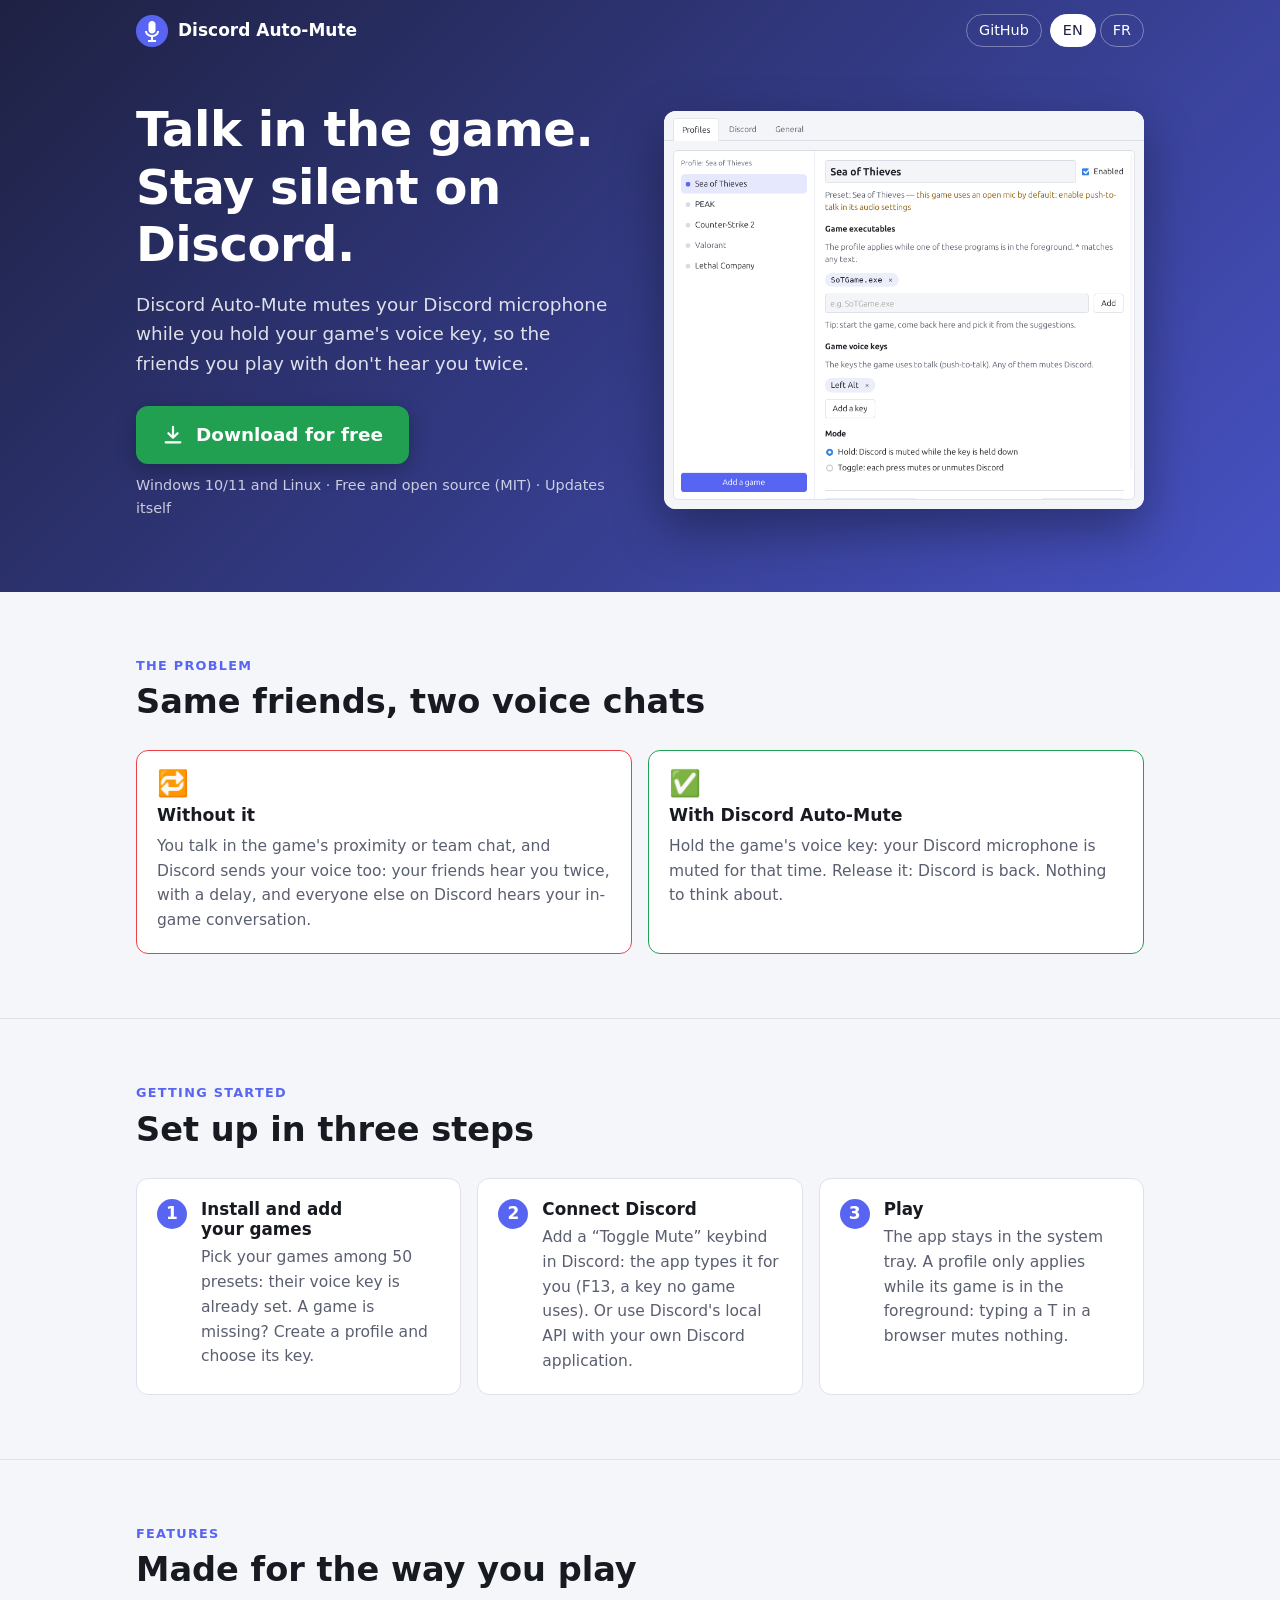
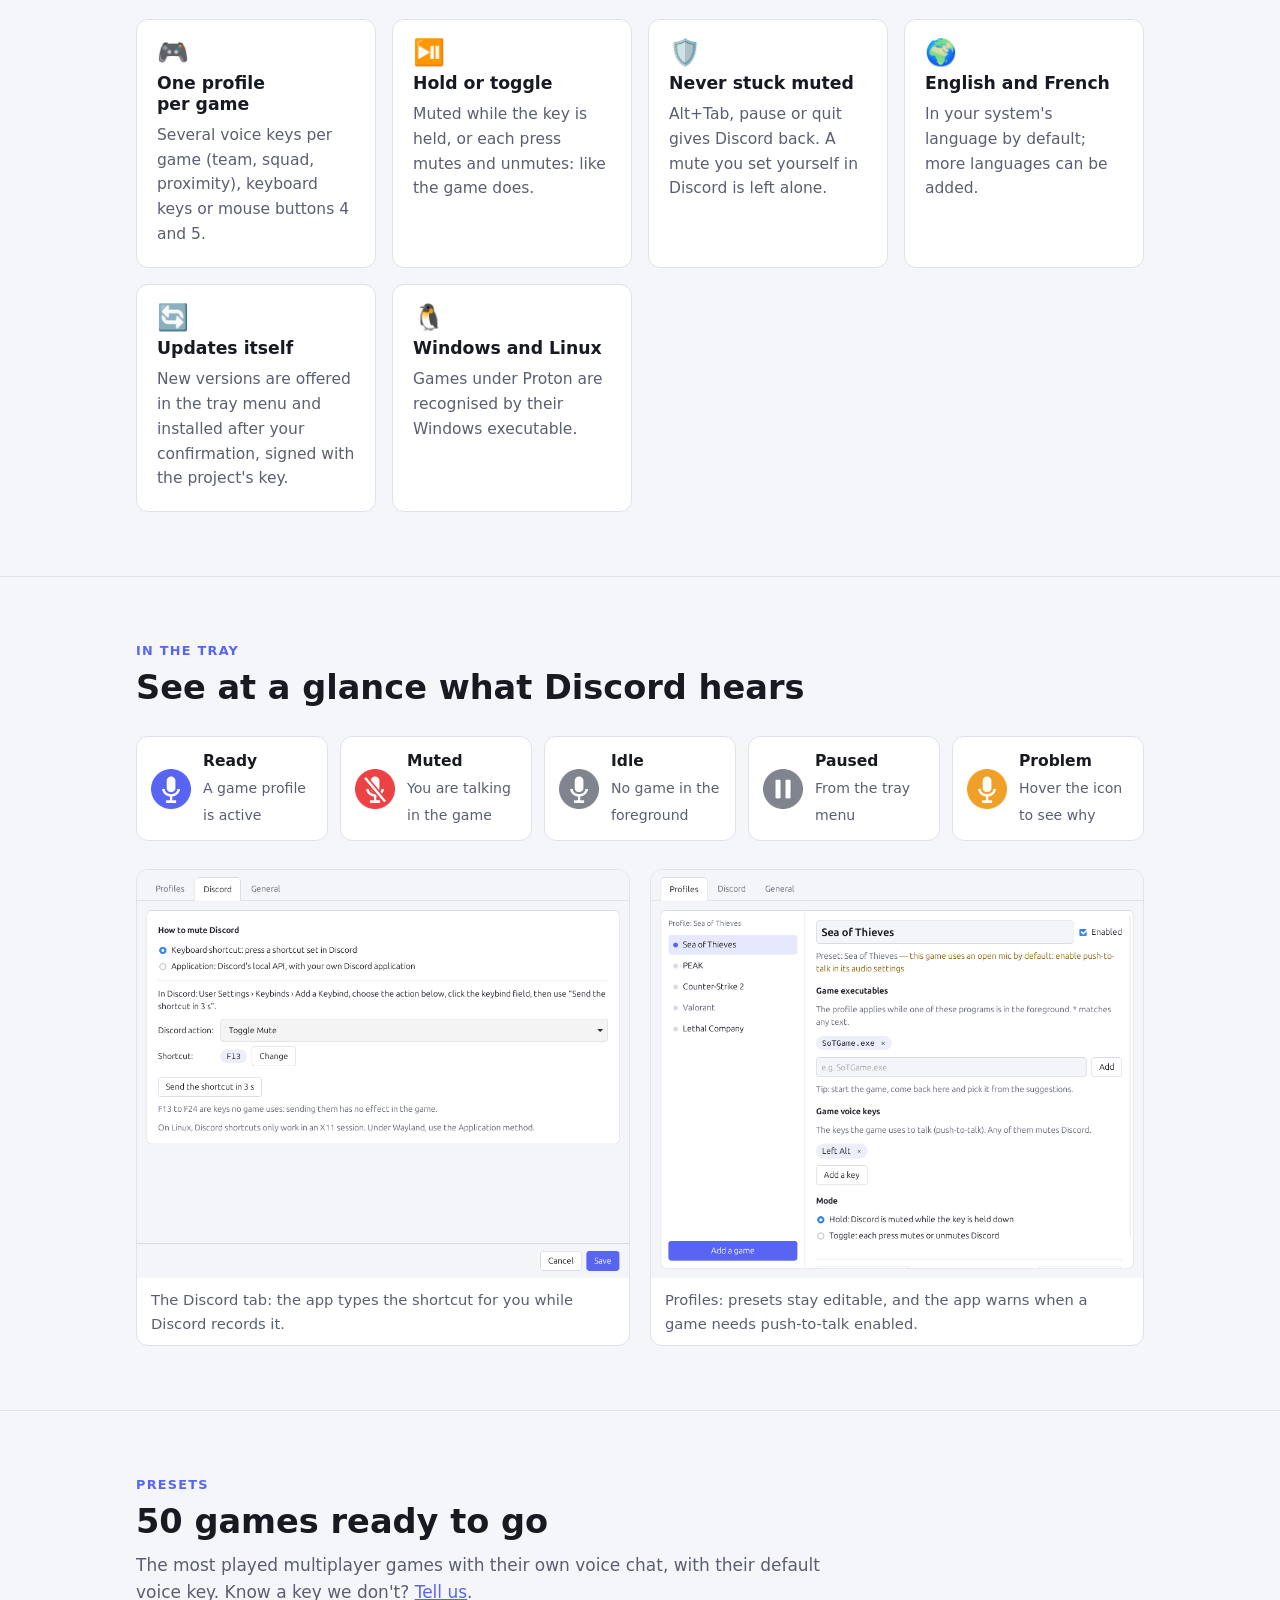
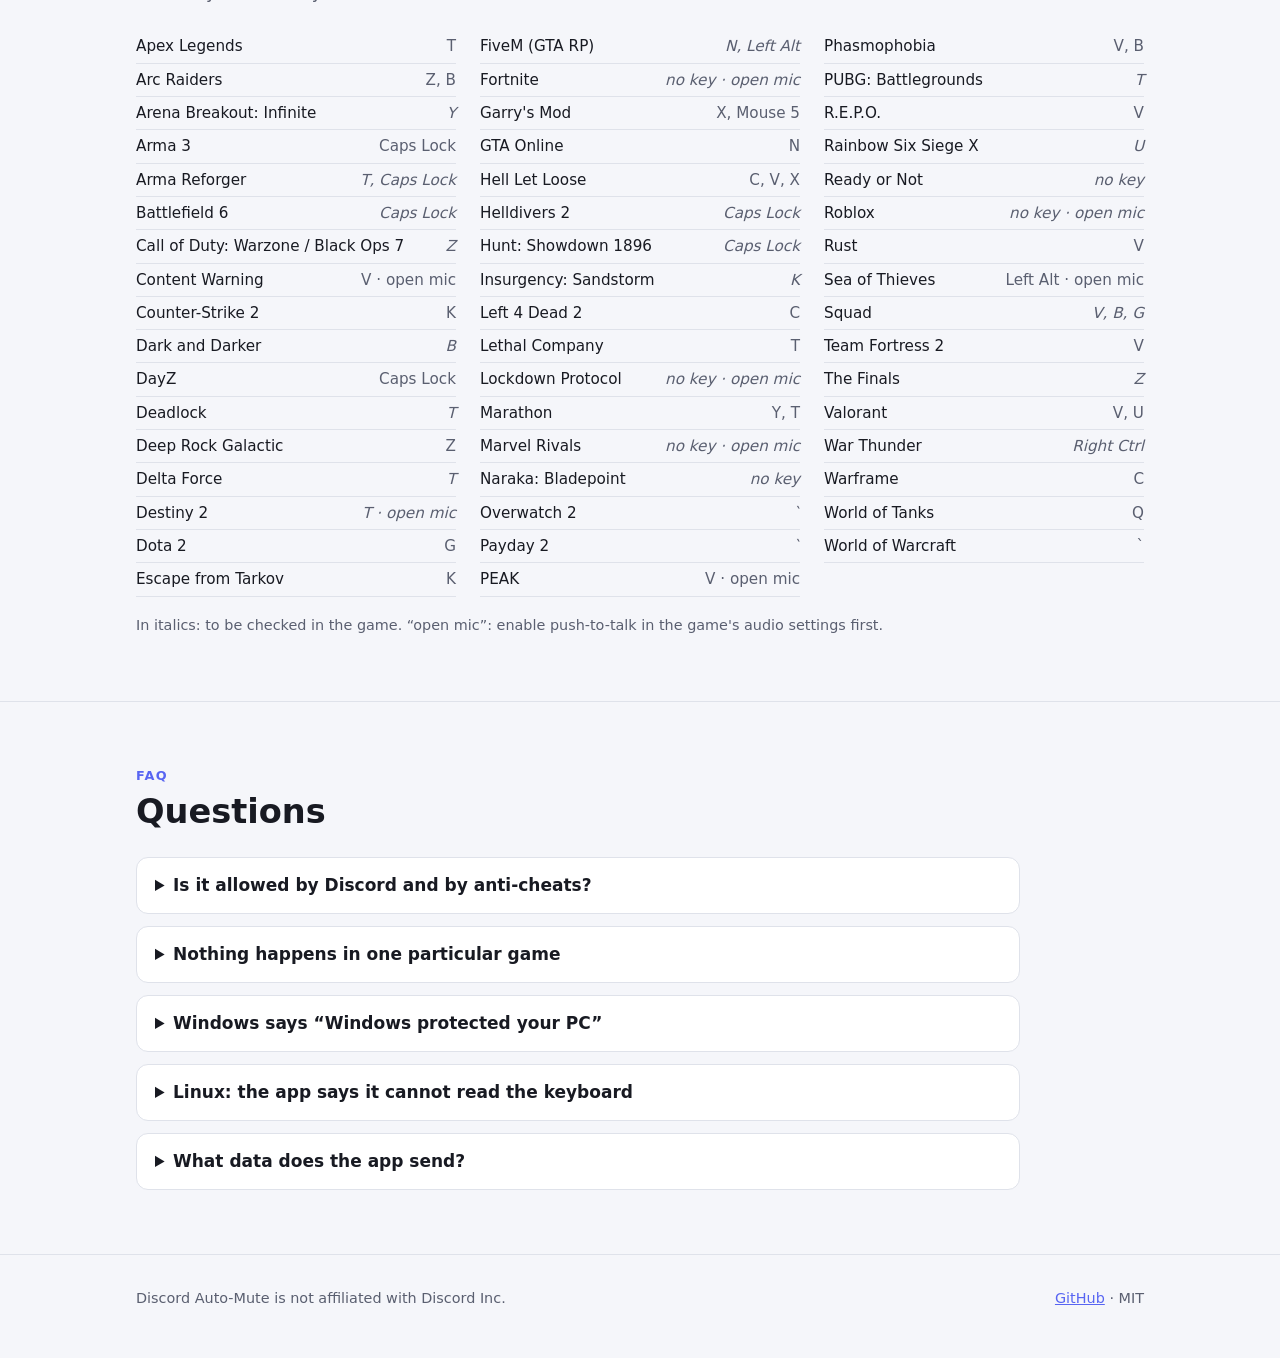
==== site/index.html @ b5babeb3 "Website (GitHub Pages) and a debug demo mode for screenshots site/ is published by the Website workf" ====
<!doctype html>
<html lang="en" data-lang="en">
<head>
<meta charset="utf-8">
<meta name="viewport" content="width=device-width, initial-scale=1">
<title>Discord Auto-Mute</title>
<meta name="description" content="Free app that mutes your Discord microphone while you talk in a game's voice chat, so your friends don't hear you twice. Windows and Linux.">
<meta property="og:title" content="Discord Auto-Mute">
<meta property="og:description" content="Talk in the game, stay silent on Discord. Free and open source.">
<meta property="og:image" content="https://powange.github.io/discord-auto-mute/img/icon.png">
<link rel="icon" href="img/icon.png">
<style>
:root {
  --bg: #f5f6fa; --surface: #ffffff; --fg: #181a22; --muted: #5a5f70; --line: #dfe2ea;
  --accent: #5865f2; --accent-fg: #ffffff; --green: #22a052; --red: #ed4245;
  --hero-1: #1e2142; --hero-2: #4752c4; --code-bg: #eef0f5;
  color-scheme: light;
}
@media (prefers-color-scheme: dark) {
  :root {
    --bg: #121319; --surface: #1b1d26; --fg: #e8e9ef; --muted: #a3a7b6; --line: #2d303c;
    --accent: #8f97ff; --accent-fg: #121319; --green: #4cc97b; --red: #ff6b6e;
    --hero-1: #15172e; --hero-2: #353c96; --code-bg: #262934;
    color-scheme: dark;
  }
}
* { box-sizing: border-box; }
html { scroll-behavior: smooth; }
body { margin: 0; background: var(--bg); color: var(--fg); font: 17px/1.6 "Segoe UI", system-ui, -apple-system, "Helvetica Neue", Arial, sans-serif; }
/* Only the texts of the chosen language are shown. */
html[data-lang="en"] [lang="fr"], html[data-lang="fr"] [lang="en"] { display: none !important; }
a { color: var(--accent); }
img { max-width: 100%; height: auto; }
code { font-family: ui-monospace, Consolas, monospace; font-size: 0.88em; background: var(--code-bg); padding: 0.1em 0.4em; border-radius: 4px; overflow-wrap: anywhere; }
h1, h2, h3 { line-height: 1.2; margin: 0; text-wrap: balance; }
p { margin: 0; }
.container { max-width: 1040px; margin: 0 auto; padding: 0 16px; }

.bar { display: flex; align-items: center; justify-content: space-between; gap: 12px; padding: 14px 0; }
.brand { display: flex; align-items: center; gap: 10px; font-weight: 700; color: #fff; text-decoration: none; }
.brand img { width: 32px; height: 32px; }
.bar-links { display: flex; align-items: center; gap: 8px; }
.bar-links a, .lang-switch button { color: #fff; text-decoration: none; font: inherit; font-size: 0.9rem;
  border: 1px solid rgba(255,255,255,0.35); background: transparent; border-radius: 999px; padding: 4px 12px; cursor: pointer; }
.lang-switch { display: flex; gap: 4px; }
.lang-switch button[aria-pressed="true"] { background: #fff; color: var(--hero-1); border-color: #fff; }

.hero { background: linear-gradient(135deg, var(--hero-1), var(--hero-2)); color: #fff; padding-bottom: 72px; }
.hero-body { display: grid; grid-template-columns: minmax(0, 1fr) minmax(0, 1fr); gap: 48px; align-items: center; padding-top: 40px; }
@media (max-width: 820px) { .hero-body { grid-template-columns: minmax(0, 1fr); gap: 32px; } .bar-links a.hide-small { display: none; } }
.hero h1 { font-size: clamp(2rem, 5vw, 3rem); font-weight: 800; letter-spacing: -0.01em; }
.hero .lede { margin-top: 16px; font-size: 1.15rem; color: rgba(255,255,255,0.85); max-width: 34em; }
.cta { margin-top: 28px; display: flex; flex-direction: column; align-items: flex-start; gap: 10px; }
.download { display: inline-flex; align-items: center; gap: 12px; background: var(--green); color: #fff; text-decoration: none;
  font-weight: 700; font-size: 1.15rem; padding: 14px 26px; border-radius: 12px; box-shadow: 0 6px 20px rgba(0,0,0,0.25); }
.download:hover { filter: brightness(1.08); }
.download svg { width: 22px; height: 22px; flex: none; }
.cta small { color: rgba(255,255,255,0.75); font-size: 0.9rem; }
.cta small a { color: #fff; }
.hero-shot { background: var(--surface); border-radius: 12px; overflow: hidden; box-shadow: 0 20px 50px rgba(0,0,0,0.35); }
.hero-shot img { display: block; }

section { padding: 64px 0; }
section + section { border-top: 1px solid var(--line); }
.eyebrow { font-size: 0.8rem; text-transform: uppercase; letter-spacing: 0.1em; font-weight: 700; color: var(--accent); }
section h2 { font-size: clamp(1.6rem, 3.5vw, 2.1rem); margin-top: 6px; }
section .intro { color: var(--muted); margin-top: 10px; max-width: 42em; }

.problem { margin-top: 28px; display: grid; grid-template-columns: repeat(auto-fit, minmax(260px, 1fr)); gap: 16px; }
.cards { margin-top: 28px; display: grid; grid-template-columns: repeat(auto-fit, minmax(230px, 1fr)); gap: 16px; }
.card { background: var(--surface); border: 1px solid var(--line); border-radius: 12px; padding: 20px; display: flex; flex-direction: column; gap: 8px; }
.card .emoji { font-size: 1.6rem; line-height: 1; }
.card h3 { font-size: 1.08rem; }
.card p { color: var(--muted); font-size: 0.97rem; }
.card.before { border-color: var(--red); }
.card.after { border-color: var(--green); }

.steps { margin-top: 28px; display: grid; grid-template-columns: repeat(auto-fit, minmax(260px, 1fr)); gap: 16px; counter-reset: step; }
.step { background: var(--surface); border: 1px solid var(--line); border-radius: 12px; padding: 20px; position: relative; padding-left: 64px; }
.step::before { counter-increment: step; content: counter(step); position: absolute; left: 20px; top: 20px; width: 30px; height: 30px;
  border-radius: 50%; background: var(--accent); color: var(--accent-fg); font-weight: 800; display: grid; place-items: center; }
.step h3 { font-size: 1.05rem; }
.step p { color: var(--muted); font-size: 0.97rem; margin-top: 6px; }

.states { margin-top: 28px; display: grid; grid-template-columns: repeat(auto-fit, minmax(180px, 1fr)); gap: 12px; }
.state { display: flex; align-items: center; gap: 12px; background: var(--surface); border: 1px solid var(--line); border-radius: 12px; padding: 12px 14px; }
.state img { width: 40px; height: 40px; flex: none; }
.state b { display: block; font-size: 0.97rem; }
.state span { color: var(--muted); font-size: 0.88rem; }

.shots { margin-top: 28px; display: grid; grid-template-columns: repeat(auto-fit, minmax(300px, 1fr)); gap: 20px; }
.shots figure { margin: 0; background: var(--surface); border: 1px solid var(--line); border-radius: 12px; overflow: hidden; }
.shots img { display: block; }
.shots figcaption { padding: 10px 14px; color: var(--muted); font-size: 0.92rem; }

.games { margin-top: 24px; columns: 3 220px; column-gap: 24px; padding: 0; list-style: none; }
.games li { break-inside: avoid; padding: 4px 0; border-bottom: 1px solid var(--line); display: flex; justify-content: space-between; gap: 12px; font-size: 0.95rem; }
.games li span { color: var(--muted); white-space: nowrap; }
.games li .unsure { color: var(--muted); font-style: italic; }
.legend { margin-top: 12px; color: var(--muted); font-size: 0.9rem; }

details { background: var(--surface); border: 1px solid var(--line); border-radius: 12px; padding: 14px 18px; margin-top: 12px; }
details summary { cursor: pointer; font-weight: 600; }
details p, details ul { margin-top: 10px; color: var(--muted); }
.faq { margin-top: 24px; max-width: 52em; }

footer { padding: 32px 0 48px; color: var(--muted); font-size: 0.9rem; border-top: 1px solid var(--line); }
footer .container { display: flex; flex-wrap: wrap; gap: 8px 24px; justify-content: space-between; }
</style>
</head>
<body>
<header class="hero">
  <div class="container">
    <nav class="bar">
      <a class="brand" href="#"><img src="img/icon.png" alt="">Discord Auto-Mute</a>
      <div class="bar-links">
        <a class="hide-small" href="https://github.com/powange/discord-auto-mute">GitHub</a>
        <div class="lang-switch" role="group" aria-label="Language">
          <button type="button" data-set-lang="en" aria-pressed="true">EN</button>
          <button type="button" data-set-lang="fr" aria-pressed="false">FR</button>
        </div>
      </div>
    </nav>
    <div class="hero-body">
      <div>
        <h1 lang="en">Talk in the game.<br>Stay silent on Discord.</h1>
        <h1 lang="fr">Parlez dans le jeu.<br>Restez muet sur Discord.</h1>
        <p class="lede" lang="en">Discord Auto-Mute mutes your Discord microphone while you hold your game's voice key, so the friends you play with don't hear you twice.</p>
        <p class="lede" lang="fr">Discord Auto-Mute coupe votre micro Discord pendant que vous maintenez la touche de chat vocal du jeu : vos amis ne vous entendent plus en double.</p>
        <div class="cta">
          <a class="download" href="https://github.com/powange/discord-auto-mute/releases/latest">
            <svg viewBox="0 0 24 24" fill="none" stroke="currentColor" stroke-width="2.4" stroke-linecap="round" stroke-linejoin="round" aria-hidden="true"><path d="M12 3v12m0 0-5-5m5 5 5-5M4 20h16"/></svg>
            <span lang="en">Download for free</span><span lang="fr">Télécharger gratuitement</span>
          </a>
          <small lang="en">Windows 10/11 and Linux · Free and open source (MIT) · Updates itself</small>
          <small lang="fr">Windows 10/11 et Linux · Gratuit et open source (MIT) · Se met à jour tout seul</small>
        </div>
      </div>
      <div class="hero-shot">
        <img lang="en" src="img/settings-profiles-en.png" alt="Settings window: the Sea of Thieves profile with Left Alt as voice key" width="820" height="680">
        <img lang="fr" src="img/settings-profiles-fr.png" alt="Fenêtre de réglages : le profil Sea of Thieves avec Alt gauche comme touche de chat vocal" width="820" height="680">
      </div>
    </div>
  </div>
</header>

<main>
  <section>
    <div class="container">
      <p class="eyebrow" lang="en">The problem</p><p class="eyebrow" lang="fr">Le problème</p>
      <h2 lang="en">Same friends, two voice chats</h2>
      <h2 lang="fr">Les mêmes amis, deux chats vocaux</h2>
      <div class="problem">
        <div class="card before">
          <span class="emoji">🔁</span>
          <h3 lang="en">Without it</h3><h3 lang="fr">Sans l'application</h3>
          <p lang="en">You talk in the game's proximity or team chat, and Discord sends your voice too: your friends hear you twice, with a delay, and everyone else on Discord hears your in-game conversation.</p>
          <p lang="fr">Vous parlez dans le chat de proximité ou d'équipe du jeu, et Discord transmet aussi votre voix : vos amis vous entendent deux fois, avec un décalage, et tout le salon Discord entend votre conversation en jeu.</p>
        </div>
        <div class="card after">
          <span class="emoji">✅</span>
          <h3 lang="en">With Discord Auto-Mute</h3><h3 lang="fr">Avec Discord Auto-Mute</h3>
          <p lang="en">Hold the game's voice key: your Discord microphone is muted for that time. Release it: Discord is back. Nothing to think about.</p>
          <p lang="fr">Maintenez la touche de chat vocal du jeu : votre micro Discord est coupé pendant ce temps. Relâchez-la : Discord revient. Plus rien à penser.</p>
        </div>
      </div>
    </div>
  </section>

  <section>
    <div class="container">
      <p class="eyebrow" lang="en">Getting started</p><p class="eyebrow" lang="fr">Démarrage</p>
      <h2 lang="en">Set up in three steps</h2>
      <h2 lang="fr">Prêt en trois étapes</h2>
      <div class="steps">
        <div class="step">
          <h3 lang="en">Install and add your games</h3><h3 lang="fr">Installez et ajoutez vos jeux</h3>
          <p lang="en">Pick your games among 50 presets: their voice key is already set. A game is missing? Create a profile and choose its key.</p>
          <p lang="fr">Choisissez vos jeux parmi 50 préréglages : leur touche de chat vocal est déjà renseignée. Un jeu manque ? Créez un profil et choisissez sa touche.</p>
        </div>
        <div class="step">
          <h3 lang="en">Connect Discord</h3><h3 lang="fr">Reliez Discord</h3>
          <p lang="en">Add a “Toggle Mute” keybind in Discord: the app types it for you (F13, a key no game uses). Or use Discord's local API with your own Discord application.</p>
          <p lang="fr">Ajoutez un raccourci « Activer/désactiver le micro » dans Discord : l'application le tape pour vous (F13, une touche qu'aucun jeu n'utilise). Ou utilisez l'API locale de Discord avec votre propre application Discord.</p>
        </div>
        <div class="step">
          <h3 lang="en">Play</h3><h3 lang="fr">Jouez</h3>
          <p lang="en">The app stays in the system tray. A profile only applies while its game is in the foreground: typing a T in a browser mutes nothing.</p>
          <p lang="fr">L'application reste dans la barre système. Un profil ne s'applique que quand son jeu est au premier plan : taper un T dans un navigateur ne mute rien.</p>
        </div>
      </div>
    </div>
  </section>

  <section>
    <div class="container">
      <p class="eyebrow" lang="en">Features</p><p class="eyebrow" lang="fr">Fonctionnalités</p>
      <h2 lang="en">Made for the way you play</h2>
      <h2 lang="fr">Pensé pour votre façon de jouer</h2>
      <div class="cards">
        <div class="card"><span class="emoji">🎮</span>
          <h3 lang="en">One profile per game</h3><h3 lang="fr">Un profil par jeu</h3>
          <p lang="en">Several voice keys per game (team, squad, proximity), keyboard keys or mouse buttons 4 and 5.</p>
          <p lang="fr">Plusieurs touches par jeu (équipe, escouade, proximité), touches du clavier ou boutons de souris 4 et 5.</p></div>
        <div class="card"><span class="emoji">⏯️</span>
          <h3 lang="en">Hold or toggle</h3><h3 lang="fr">Maintenu ou bascule</h3>
          <p lang="en">Muted while the key is held, or each press mutes and unmutes: like the game does.</p>
          <p lang="fr">Muté tant que la touche est enfoncée, ou chaque appui mute et réactive : comme le jeu.</p></div>
        <div class="card"><span class="emoji">🛡️</span>
          <h3 lang="en">Never stuck muted</h3><h3 lang="fr">Jamais coincé en muet</h3>
          <p lang="en">Alt+Tab, pause or quit gives Discord back. A mute you set yourself in Discord is left alone.</p>
          <p lang="fr">Alt+Tab, pause ou fermeture rendent la parole à Discord. Un mute que vous avez mis vous-même dans Discord n'est pas touché.</p></div>
        <div class="card"><span class="emoji">🌍</span>
          <h3 lang="en">English and French</h3><h3 lang="fr">Anglais et français</h3>
          <p lang="en">In your system's language by default; more languages can be added.</p>
          <p lang="fr">Dans la langue du système par défaut ; d'autres langues peuvent être ajoutées.</p></div>
        <div class="card"><span class="emoji">🔄</span>
          <h3 lang="en">Updates itself</h3><h3 lang="fr">Mises à jour automatiques</h3>
          <p lang="en">New versions are offered in the tray menu and installed after your confirmation, signed with the project's key.</p>
          <p lang="fr">Les nouvelles versions sont proposées dans le menu de l'icône et installées après votre accord, signées avec la clé du projet.</p></div>
        <div class="card"><span class="emoji">🐧</span>
          <h3 lang="en">Windows and Linux</h3><h3 lang="fr">Windows et Linux</h3>
          <p lang="en">Games under Proton are recognised by their Windows executable.</p>
          <p lang="fr">Les jeux sous Proton sont reconnus par leur exécutable Windows.</p></div>
      </div>
    </div>
  </section>

  <section>
    <div class="container">
      <p class="eyebrow" lang="en">In the tray</p><p class="eyebrow" lang="fr">Dans la barre système</p>
      <h2 lang="en">See at a glance what Discord hears</h2>
      <h2 lang="fr">Voyez d'un coup d'œil ce que Discord entend</h2>
      <div class="states">
        <div class="state"><img src="img/ready.png" alt=""><div><b lang="en">Ready</b><b lang="fr">Prêt</b><span lang="en">A game profile is active</span><span lang="fr">Un profil de jeu est actif</span></div></div>
        <div class="state"><img src="img/muting.png" alt=""><div><b lang="en">Muted</b><b lang="fr">Muté</b><span lang="en">You are talking in the game</span><span lang="fr">Vous parlez dans le jeu</span></div></div>
        <div class="state"><img src="img/idle.png" alt=""><div><b lang="en">Idle</b><b lang="fr">Inactif</b><span lang="en">No game in the foreground</span><span lang="fr">Aucun jeu au premier plan</span></div></div>
        <div class="state"><img src="img/paused.png" alt=""><div><b lang="en">Paused</b><b lang="fr">En pause</b><span lang="en">From the tray menu</span><span lang="fr">Depuis le menu de l'icône</span></div></div>
        <div class="state"><img src="img/warning.png" alt=""><div><b lang="en">Problem</b><b lang="fr">Problème</b><span lang="en">Hover the icon to see why</span><span lang="fr">Survolez l'icône pour voir pourquoi</span></div></div>
      </div>
      <div class="shots">
        <figure>
          <img lang="en" src="img/settings-discord-en.png" alt="Discord tab: keyboard shortcut method" width="820" height="680" loading="lazy">
          <img lang="fr" src="img/settings-discord-fr.png" alt="Onglet Discord : méthode du raccourci clavier" width="820" height="680" loading="lazy">
          <figcaption lang="en">The Discord tab: the app types the shortcut for you while Discord records it.</figcaption>
          <figcaption lang="fr">L'onglet Discord : l'application tape le raccourci pour vous pendant que Discord l'enregistre.</figcaption>
        </figure>
        <figure>
          <img lang="en" src="img/settings-profiles-en.png" alt="Profiles tab" width="820" height="680" loading="lazy">
          <img lang="fr" src="img/settings-profiles-fr.png" alt="Onglet Profils" width="820" height="680" loading="lazy">
          <figcaption lang="en">Profiles: presets stay editable, and the app warns when a game needs push-to-talk enabled.</figcaption>
          <figcaption lang="fr">Les profils : les préréglages restent modifiables, et l'application prévient quand un jeu demande d'activer le push-to-talk.</figcaption>
        </figure>
      </div>
    </div>
  </section>

  <section id="games">
    <div class="container">
      <p class="eyebrow" lang="en">Presets</p><p class="eyebrow" lang="fr">Préréglages</p>
      <h2 lang="en">50 games ready to go</h2>
      <h2 lang="fr">50 jeux prêts à l'emploi</h2>
      <p class="intro" lang="en">The most played multiplayer games with their own voice chat, with their default voice key. Know a key we don't? <a href="https://github.com/powange/discord-auto-mute/issues">Tell us</a>.</p>
      <p class="intro" lang="fr">Les jeux multijoueurs les plus joués qui ont leur propre chat vocal, avec leur touche par défaut. Vous connaissez une touche qui manque ? <a href="https://github.com/powange/discord-auto-mute/issues">Dites-le-nous</a>.</p>
      <!-- games:start (generated by tools/update_site.py) -->
      <ul class="games" lang="en">
        <li>Apex Legends <span>T</span></li>
        <li>Arc Raiders <span>Z, B</span></li>
        <li>Arena Breakout: Infinite <span class="unsure">Y</span></li>
        <li>Arma 3 <span>Caps Lock</span></li>
        <li>Arma Reforger <span class="unsure">T, Caps Lock</span></li>
        <li>Battlefield 6 <span class="unsure">Caps Lock</span></li>
        <li>Call of Duty: Warzone / Black Ops 7 <span class="unsure">Z</span></li>
        <li>Content Warning <span>V · open mic</span></li>
        <li>Counter-Strike 2 <span>K</span></li>
        <li>Dark and Darker <span class="unsure">B</span></li>
        <li>DayZ <span>Caps Lock</span></li>
        <li>Deadlock <span class="unsure">T</span></li>
        <li>Deep Rock Galactic <span>Z</span></li>
        <li>Delta Force <span class="unsure">T</span></li>
        <li>Destiny 2 <span class="unsure">T · open mic</span></li>
        <li>Dota 2 <span>G</span></li>
        <li>Escape from Tarkov <span>K</span></li>
        <li>FiveM (GTA RP) <span class="unsure">N, Left Alt</span></li>
        <li>Fortnite <span class="unsure">no key · open mic</span></li>
        <li>Garry&#x27;s Mod <span>X, Mouse 5</span></li>
        <li>GTA Online <span>N</span></li>
        <li>Hell Let Loose <span>C, V, X</span></li>
        <li>Helldivers 2 <span class="unsure">Caps Lock</span></li>
        <li>Hunt: Showdown 1896 <span class="unsure">Caps Lock</span></li>
        <li>Insurgency: Sandstorm <span class="unsure">K</span></li>
        <li>Left 4 Dead 2 <span>C</span></li>
        <li>Lethal Company <span>T</span></li>
        <li>Lockdown Protocol <span class="unsure">no key · open mic</span></li>
        <li>Marathon <span>Y, T</span></li>
        <li>Marvel Rivals <span class="unsure">no key · open mic</span></li>
        <li>Naraka: Bladepoint <span class="unsure">no key</span></li>
        <li>Overwatch 2 <span class="unsure">`</span></li>
        <li>Payday 2 <span class="unsure">`</span></li>
        <li>PEAK <span>V · open mic</span></li>
        <li>Phasmophobia <span>V, B</span></li>
        <li>PUBG: Battlegrounds <span class="unsure">T</span></li>
        <li>R.E.P.O. <span>V</span></li>
        <li>Rainbow Six Siege X <span class="unsure">U</span></li>
        <li>Ready or Not <span class="unsure">no key</span></li>
        <li>Roblox <span class="unsure">no key · open mic</span></li>
        <li>Rust <span>V</span></li>
        <li>Sea of Thieves <span>Left Alt · open mic</span></li>
        <li>Squad <span class="unsure">V, B, G</span></li>
        <li>Team Fortress 2 <span>V</span></li>
        <li>The Finals <span class="unsure">Z</span></li>
        <li>Valorant <span>V, U</span></li>
        <li>War Thunder <span class="unsure">Right Ctrl</span></li>
        <li>Warframe <span>C</span></li>
        <li>World of Tanks <span>Q</span></li>
        <li>World of Warcraft <span>`</span></li>
      </ul>
      <ul class="games" lang="fr">
        <li>Apex Legends <span>T</span></li>
        <li>Arc Raiders <span>Z, B</span></li>
        <li>Arena Breakout: Infinite <span class="unsure">Y</span></li>
        <li>Arma 3 <span>Verr. Maj</span></li>
        <li>Arma Reforger <span class="unsure">T, Verr. Maj</span></li>
        <li>Battlefield 6 <span class="unsure">Verr. Maj</span></li>
        <li>Call of Duty: Warzone / Black Ops 7 <span class="unsure">Z</span></li>
        <li>Content Warning <span>V · micro ouvert</span></li>
        <li>Counter-Strike 2 <span>K</span></li>
        <li>Dark and Darker <span class="unsure">B</span></li>
        <li>DayZ <span>Verr. Maj</span></li>
        <li>Deadlock <span class="unsure">T</span></li>
        <li>Deep Rock Galactic <span>Z</span></li>
        <li>Delta Force <span class="unsure">T</span></li>
        <li>Destiny 2 <span class="unsure">T · micro ouvert</span></li>
        <li>Dota 2 <span>G</span></li>
        <li>Escape from Tarkov <span>K</span></li>
        <li>FiveM (GTA RP) <span class="unsure">N, Alt gauche</span></li>
        <li>Fortnite <span class="unsure">pas de touche · micro ouvert</span></li>
        <li>Garry&#x27;s Mod <span>X, Souris 5</span></li>
        <li>GTA Online <span>N</span></li>
        <li>Hell Let Loose <span>C, V, X</span></li>
        <li>Helldivers 2 <span class="unsure">Verr. Maj</span></li>
        <li>Hunt: Showdown 1896 <span class="unsure">Verr. Maj</span></li>
        <li>Insurgency: Sandstorm <span class="unsure">K</span></li>
        <li>Left 4 Dead 2 <span>C</span></li>
        <li>Lethal Company <span>T</span></li>
        <li>Lockdown Protocol <span class="unsure">pas de touche · micro ouvert</span></li>
        <li>Marathon <span>Y, T</span></li>
        <li>Marvel Rivals <span class="unsure">pas de touche · micro ouvert</span></li>
        <li>Naraka: Bladepoint <span class="unsure">pas de touche</span></li>
        <li>Overwatch 2 <span class="unsure">²</span></li>
        <li>Payday 2 <span class="unsure">²</span></li>
        <li>PEAK <span>V · micro ouvert</span></li>
        <li>Phasmophobia <span>V, B</span></li>
        <li>PUBG: Battlegrounds <span class="unsure">T</span></li>
        <li>R.E.P.O. <span>V</span></li>
        <li>Rainbow Six Siege X <span class="unsure">U</span></li>
        <li>Ready or Not <span class="unsure">pas de touche</span></li>
        <li>Roblox <span class="unsure">pas de touche · micro ouvert</span></li>
        <li>Rust <span>V</span></li>
        <li>Sea of Thieves <span>Alt gauche · micro ouvert</span></li>
        <li>Squad <span class="unsure">V, B, G</span></li>
        <li>Team Fortress 2 <span>V</span></li>
        <li>The Finals <span class="unsure">Z</span></li>
        <li>Valorant <span>V, U</span></li>
        <li>War Thunder <span class="unsure">Ctrl droit</span></li>
        <li>Warframe <span>C</span></li>
        <li>World of Tanks <span>Q</span></li>
        <li>World of Warcraft <span>²</span></li>
      </ul>
      <!-- games:end -->
      <p class="legend" lang="en">In italics: to be checked in the game. “open mic”: enable push-to-talk in the game's audio settings first.</p>
      <p class="legend" lang="fr">En italique : à vérifier en jeu. « micro ouvert » : activez d'abord le push-to-talk dans les réglages audio du jeu.</p>
    </div>
  </section>

  <section>
    <div class="container">
      <p class="eyebrow">FAQ</p>
      <h2 lang="en">Questions</h2><h2 lang="fr">Questions</h2>
      <div class="faq">
        <details>
          <summary lang="en">Is it allowed by Discord and by anti-cheats?</summary>
          <summary lang="fr">Est-ce autorisé par Discord et par les anti-triches ?</summary>
          <p lang="en">The app only listens to your keys (it never blocks or changes them), presses a Discord keybind or uses Discord's official local API. It does not touch the game's memory or files. We cannot speak for every anti-cheat, though: if in doubt, ask the game's support.</p>
          <p lang="fr">L'application écoute seulement vos touches (sans jamais les bloquer ni les modifier), puis appuie sur un raccourci Discord ou utilise l'API locale officielle de Discord. Elle ne touche ni à la mémoire ni aux fichiers du jeu. Nous ne pouvons pas répondre pour chaque anti-triche : en cas de doute, demandez au support du jeu.</p>
        </details>
        <details>
          <summary lang="en">Nothing happens in one particular game</summary>
          <summary lang="fr">Rien ne se passe dans un jeu en particulier</summary>
          <ul lang="en"><li>Check that the profile is enabled and that its executable is the one in the foreground: start the game, open the settings and pick it from the suggestions.</li><li>Some games use an open microphone by default: enable push-to-talk in the game's audio settings.</li><li>A game started as administrator hides its keys from normal applications: run Discord Auto-Mute as administrator too.</li></ul>
          <ul lang="fr"><li>Vérifiez que le profil est activé et que son exécutable est bien celui au premier plan : lancez le jeu, ouvrez les réglages et choisissez-le dans les suggestions.</li><li>Certains jeux sont en micro ouvert par défaut : activez le push-to-talk dans leurs réglages audio.</li><li>Un jeu lancé en administrateur cache ses touches aux applications normales : lancez aussi Discord Auto-Mute en administrateur.</li></ul>
        </details>
        <details>
          <summary lang="en">Windows says “Windows protected your PC”</summary>
          <summary lang="fr">Windows affiche « Windows a protégé votre ordinateur »</summary>
          <p lang="en">The installer is not code signed yet. On the first download, click <b>More info › Run anyway</b>. Updates installed from the app are checked against the project's update key.</p>
          <p lang="fr">L'installeur n'est pas encore signé. Au premier téléchargement, cliquez sur <b>Informations complémentaires › Exécuter quand même</b>. Les mises à jour installées depuis l'application sont vérifiées avec la clé du projet.</p>
        </details>
        <details>
          <summary lang="en">Linux: the app says it cannot read the keyboard</summary>
          <summary lang="fr">Linux : l'application dit ne pas pouvoir lire le clavier</summary>
          <p lang="en">Keys are read from <code>/dev/input</code>, which works under X11 and Wayland. Run <code>sudo usermod -aG input $USER</code>, then log out and back in. Discord keybinds only work in an X11 session: under Wayland, use the Application method.</p>
          <p lang="fr">Les touches sont lues dans <code>/dev/input</code>, ce qui fonctionne sous X11 et Wayland. Exécutez <code>sudo usermod -aG input $USER</code>, puis fermez et rouvrez votre session. Les raccourcis de Discord ne fonctionnent que dans une session X11 : sous Wayland, utilisez la méthode Application.</p>
        </details>
        <details>
          <summary lang="en">What data does the app send?</summary>
          <summary lang="fr">Quelles données l'application envoie-t-elle ?</summary>
          <p lang="en">None about you. Your keys are only used on your computer. The app talks to the Discord client on your computer, to Discord's servers only for the authorization of the Application method, and to GitHub once a day to look for updates (can be turned off).</p>
          <p lang="fr">Aucune donnée vous concernant. Vos touches ne sont utilisées que sur votre ordinateur. L'application parle au client Discord de votre ordinateur, aux serveurs de Discord seulement pour l'autorisation de la méthode Application, et à GitHub une fois par jour pour chercher les mises à jour (désactivable).</p>
        </details>
      </div>
    </div>
  </section>
</main>

<footer>
  <div class="container">
    <span lang="en">Discord Auto-Mute is not affiliated with Discord Inc.</span>
    <span lang="fr">Discord Auto-Mute n'est pas affilié à Discord Inc.</span>
    <span><a href="https://github.com/powange/discord-auto-mute">GitHub</a> · MIT</span>
  </div>
</footer>

<script>
(() => {
  const root = document.documentElement;
  const set = (lang) => {
    root.dataset.lang = lang;
    root.lang = lang;
    for (const b of document.querySelectorAll("[data-set-lang]")) b.setAttribute("aria-pressed", b.dataset.setLang === lang);
    try { localStorage.setItem("lang", lang); } catch {}
  };
  let saved = null;
  try { saved = localStorage.getItem("lang"); } catch {}
  set(saved || ((navigator.language || "en").toLowerCase().startsWith("fr") ? "fr" : "en"));
  for (const b of document.querySelectorAll("[data-set-lang]")) b.addEventListener("click", () => set(b.dataset.setLang));
})();
</script>
</body>
</html>
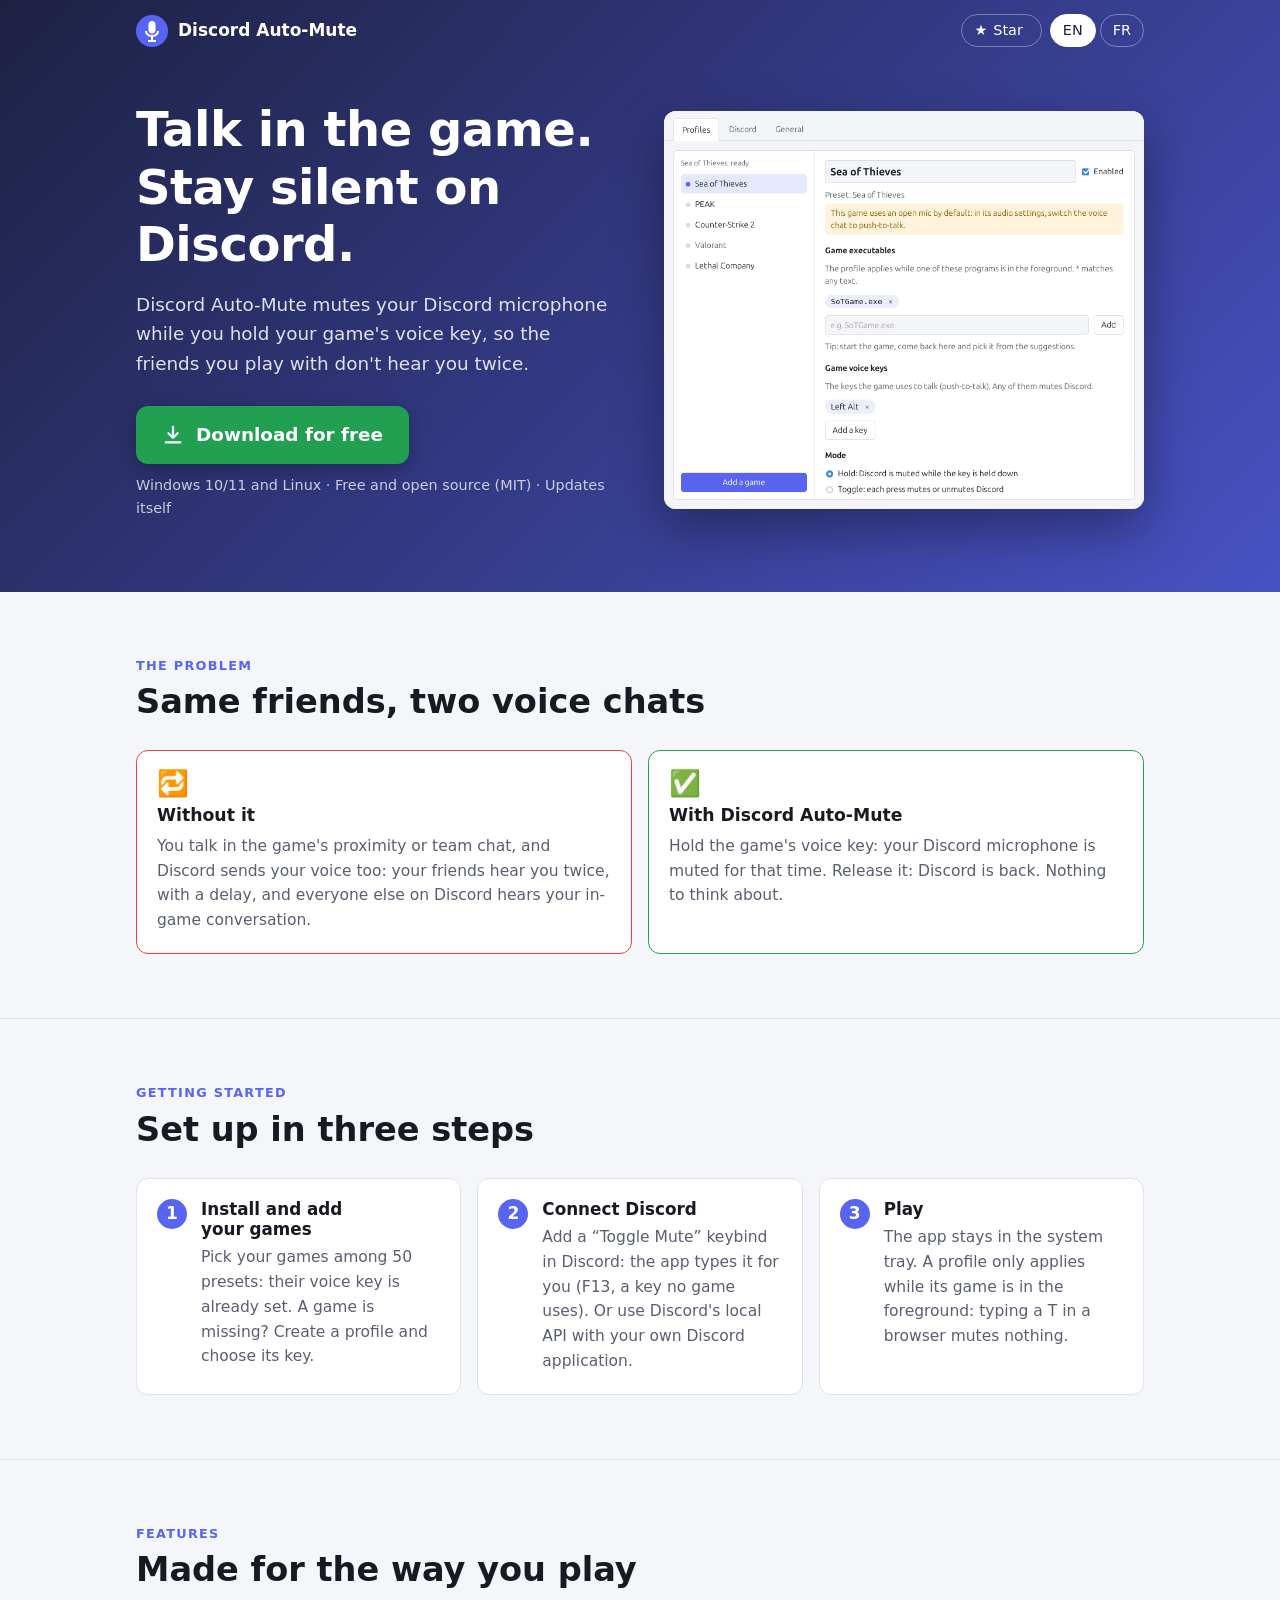
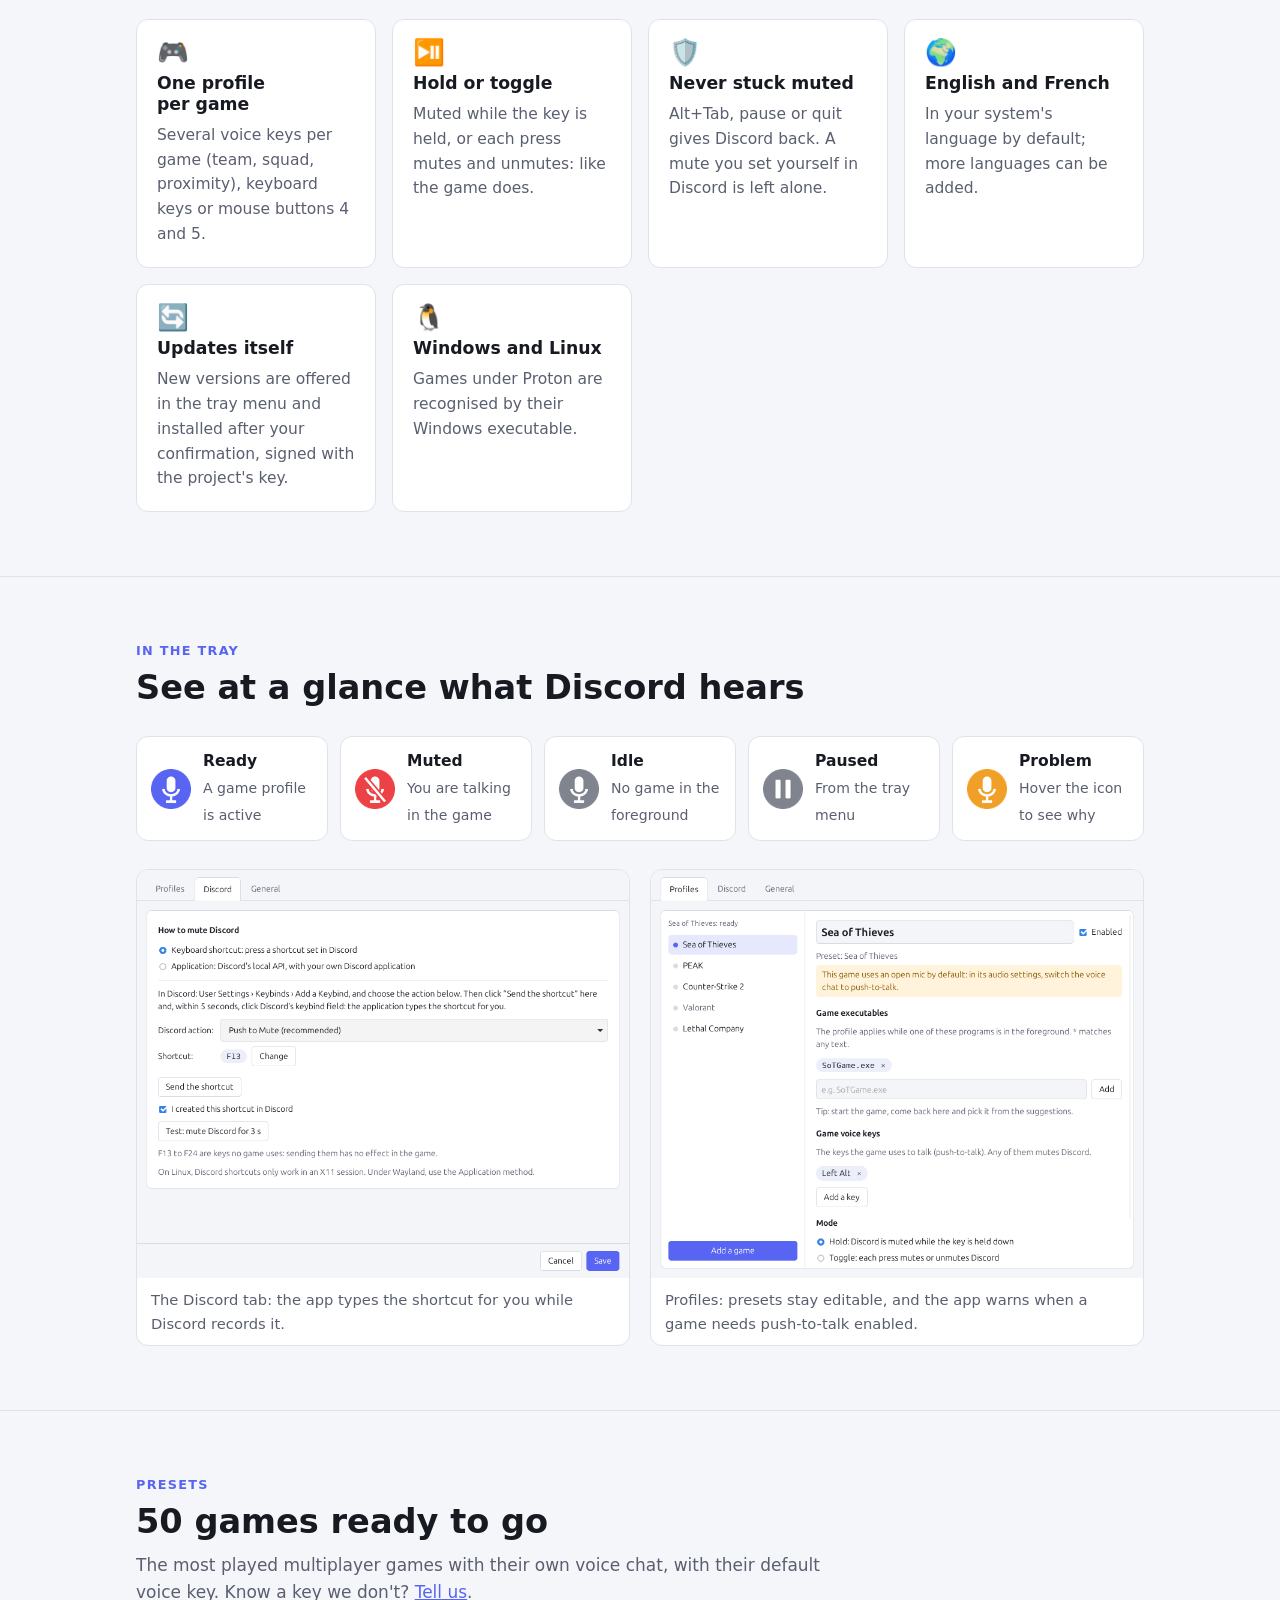
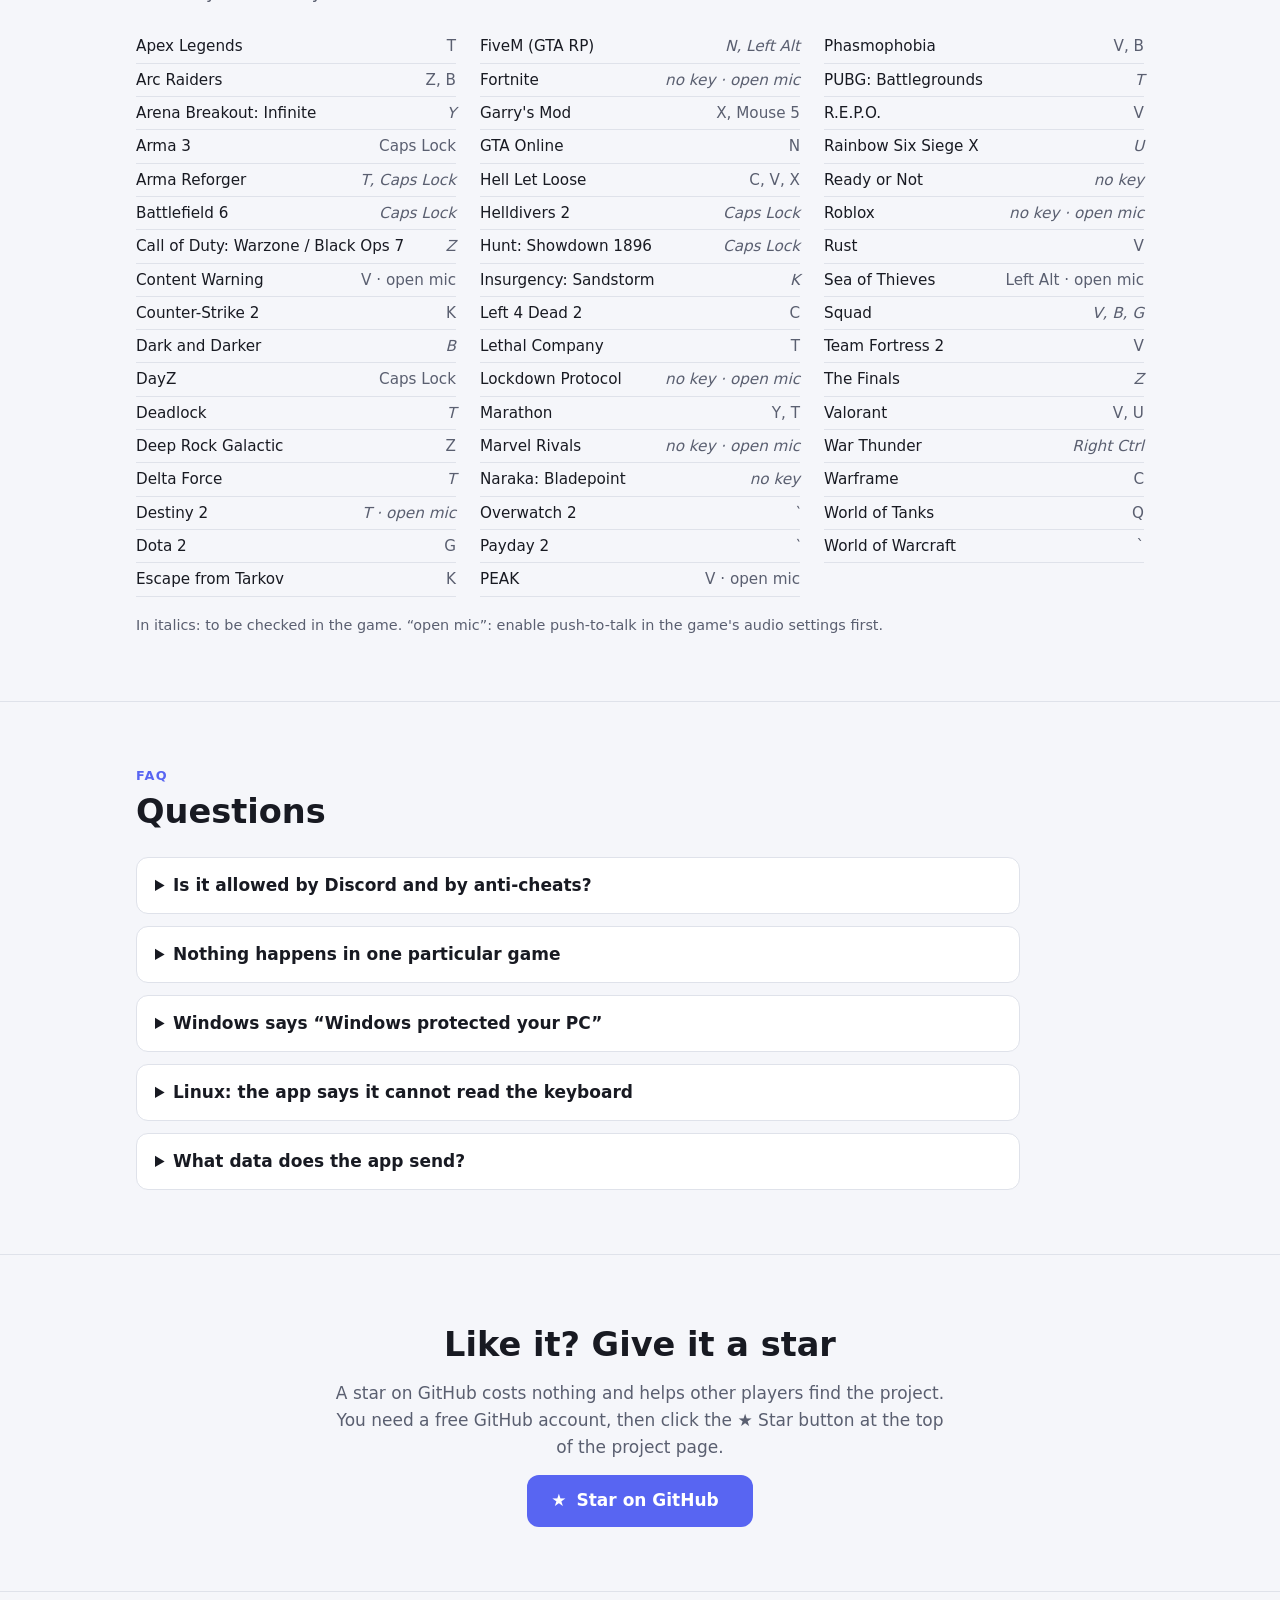
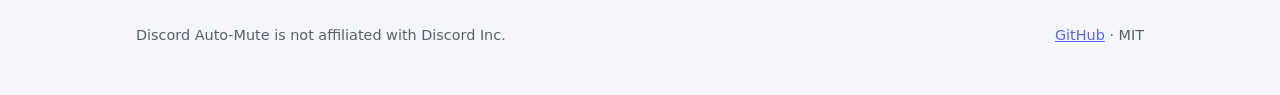
==== commit 6382a150: "Website: GitHub star button with the star count" ====
--- a/site/index.html
+++ b/site/index.html
@@ -37,17 +37,25 @@
 .container { max-width: 1040px; margin: 0 auto; padding: 0 16px; }
 
 .bar { display: flex; align-items: center; justify-content: space-between; gap: 12px; padding: 14px 0; }
-.brand { display: flex; align-items: center; gap: 10px; font-weight: 700; color: #fff; text-decoration: none; }
+.brand { display: flex; align-items: center; gap: 10px; font-weight: 700; color: #fff; text-decoration: none; white-space: nowrap; }
 .brand img { width: 32px; height: 32px; }
 .bar-links { display: flex; align-items: center; gap: 8px; }
 .bar-links a, .lang-switch button { color: #fff; text-decoration: none; font: inherit; font-size: 0.9rem;
   border: 1px solid rgba(255,255,255,0.35); background: transparent; border-radius: 999px; padding: 4px 12px; cursor: pointer; }
 .lang-switch { display: flex; gap: 4px; }
+.bar-links a.star { display: inline-flex; align-items: center; gap: 6px; }
+.js-stars:not(:empty) { font-variant-numeric: tabular-nums; background: rgba(255,255,255,0.18); border-radius: 999px; padding: 0 8px; }
+.support { text-align: center; display: flex; flex-direction: column; align-items: center; gap: 14px; }
+.support p { color: var(--muted); max-width: 36em; }
+.star-big { display: inline-flex; align-items: center; gap: 10px; background: var(--accent); color: var(--accent-fg); text-decoration: none;
+  font-weight: 700; padding: 12px 24px; border-radius: 12px; }
+.star-big:hover { filter: brightness(1.08); }
+.star-big .js-stars:not(:empty) { background: rgba(255,255,255,0.22); }
 .lang-switch button[aria-pressed="true"] { background: #fff; color: var(--hero-1); border-color: #fff; }
 
 .hero { background: linear-gradient(135deg, var(--hero-1), var(--hero-2)); color: #fff; padding-bottom: 72px; }
 .hero-body { display: grid; grid-template-columns: minmax(0, 1fr) minmax(0, 1fr); gap: 48px; align-items: center; padding-top: 40px; }
-@media (max-width: 820px) { .hero-body { grid-template-columns: minmax(0, 1fr); gap: 32px; } .bar-links a.hide-small { display: none; } }
+@media (max-width: 820px) { .hero-body { grid-template-columns: minmax(0, 1fr); gap: 32px; } .hide-small { display: none; } }
 .hero h1 { font-size: clamp(2rem, 5vw, 3rem); font-weight: 800; letter-spacing: -0.01em; }
 .hero .lede { margin-top: 16px; font-size: 1.15rem; color: rgba(255,255,255,0.85); max-width: 34em; }
 .cta { margin-top: 28px; display: flex; flex-direction: column; align-items: flex-start; gap: 10px; }
@@ -114,7 +122,7 @@
     <nav class="bar">
       <a class="brand" href="#"><img src="img/icon.png" alt="">Discord Auto-Mute</a>
       <div class="bar-links">
-        <a class="hide-small" href="https://github.com/powange/discord-auto-mute">GitHub</a>
+        <a class="star" href="https://github.com/powange/discord-auto-mute" title="Star on GitHub"><span aria-hidden="true">★</span> <span class="hide-small"><span lang="en">Star</span><span lang="fr">Étoile</span></span> <span class="js-stars"></span></a>
         <div class="lang-switch" role="group" aria-label="Language">
           <button type="button" data-set-lang="en" aria-pressed="true">EN</button>
           <button type="button" data-set-lang="fr" aria-pressed="false">FR</button>
@@ -411,6 +419,15 @@
       </div>
     </div>
   </section>
+  <section>
+    <div class="container support">
+      <h2 lang="en">Like it? Give it a star</h2>
+      <h2 lang="fr">Ça vous plaît ? Mettez une étoile</h2>
+      <p lang="en">A star on GitHub costs nothing and helps other players find the project. You need a free GitHub account, then click the ★ Star button at the top of the project page.</p>
+      <p lang="fr">Une étoile sur GitHub ne coûte rien et aide d'autres joueurs à trouver le projet. Il faut un compte GitHub gratuit, puis cliquer sur le bouton ★ Star en haut de la page du projet.</p>
+      <a class="star-big" href="https://github.com/powange/discord-auto-mute"><span aria-hidden="true">★</span> <span lang="en">Star on GitHub</span><span lang="fr">Mettre une étoile sur GitHub</span> <span class="js-stars"></span></a>
+    </div>
+  </section>
 </main>
 
 <footer>
@@ -434,6 +451,15 @@
   try { saved = localStorage.getItem("lang"); } catch {}
   set(saved || ((navigator.language || "en").toLowerCase().startsWith("fr") ? "fr" : "en"));
   for (const b of document.querySelectorAll("[data-set-lang]")) b.addEventListener("click", () => set(b.dataset.setLang));
+
+  // Star count next to the star buttons; nothing shown if GitHub does not answer.
+  fetch("https://api.github.com/repos/powange/discord-auto-mute", { cache: "no-cache" })
+    .then((r) => (r.ok ? r.json() : null))
+    .then((repo) => {
+      if (!repo || typeof repo.stargazers_count !== "number") return;
+      for (const el of document.querySelectorAll(".js-stars")) el.textContent = repo.stargazers_count;
+    })
+    .catch(() => {});
 })();
 </script>
 </body>
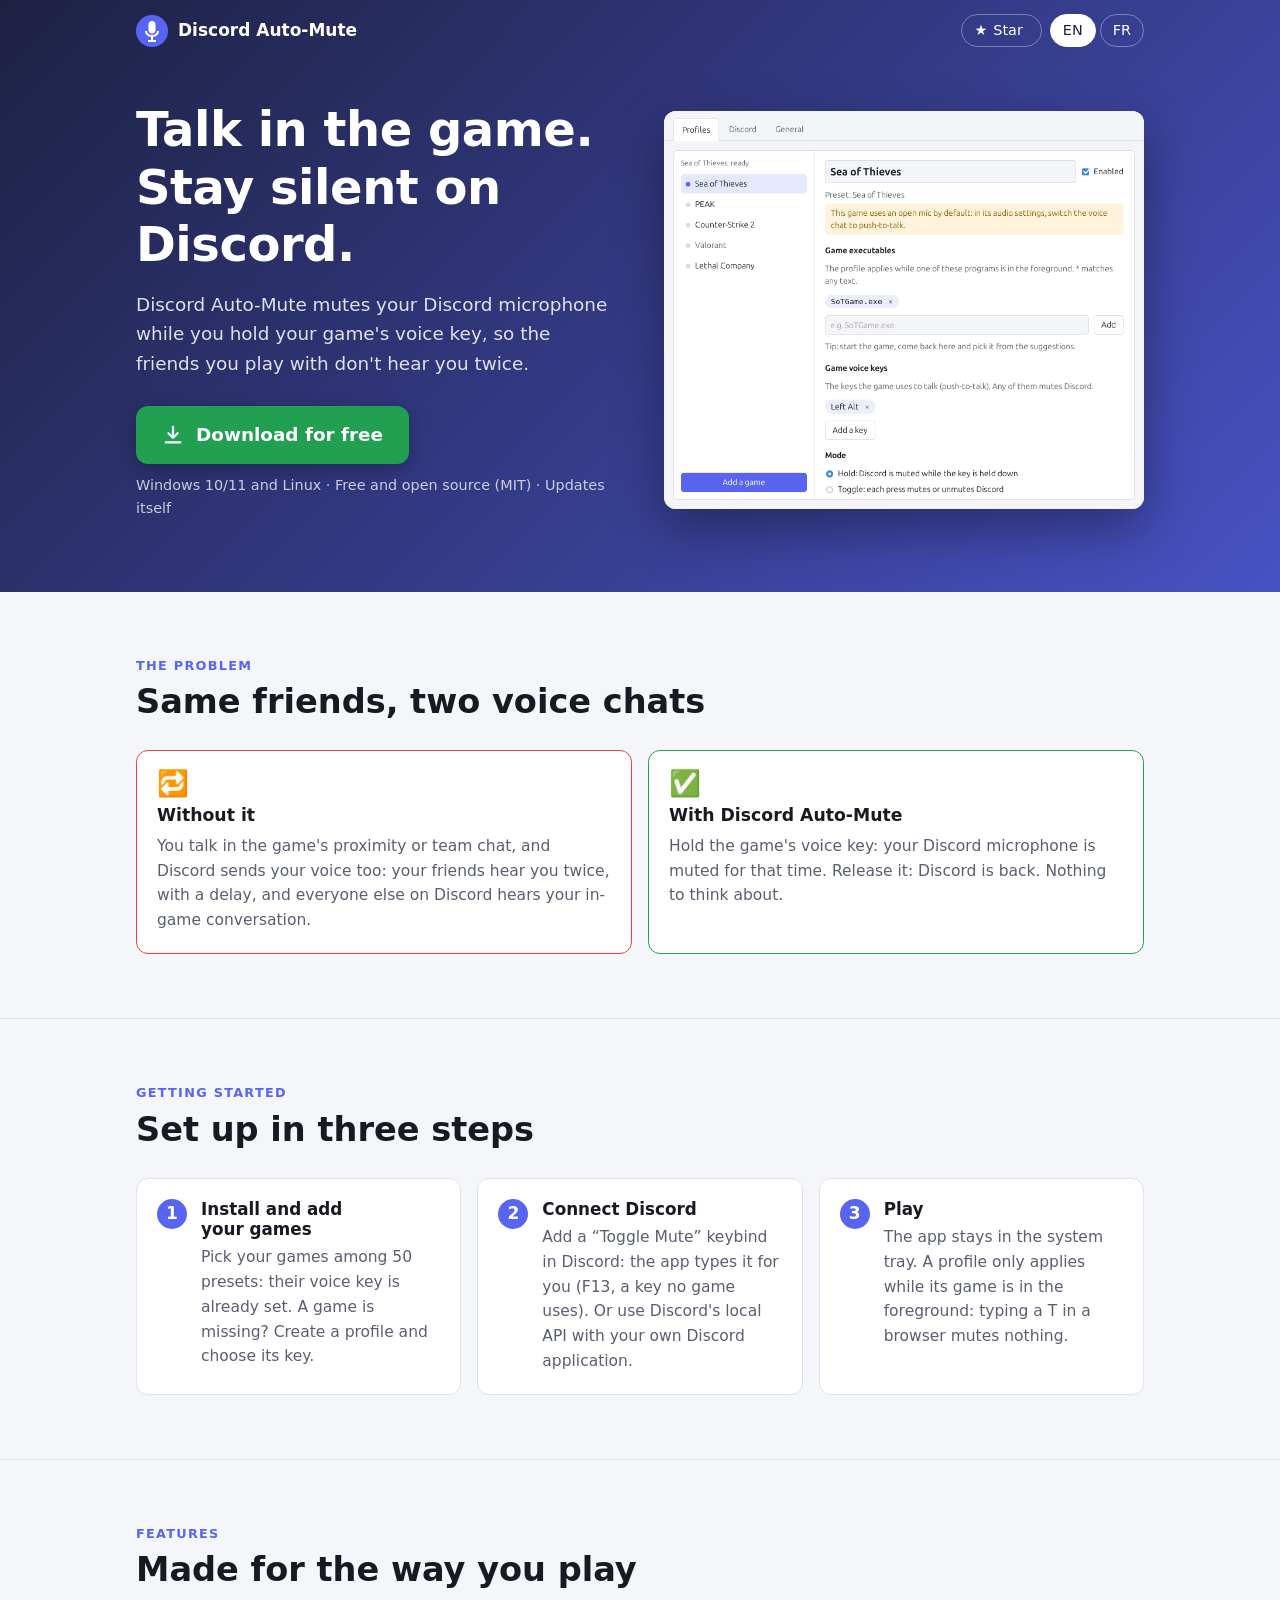
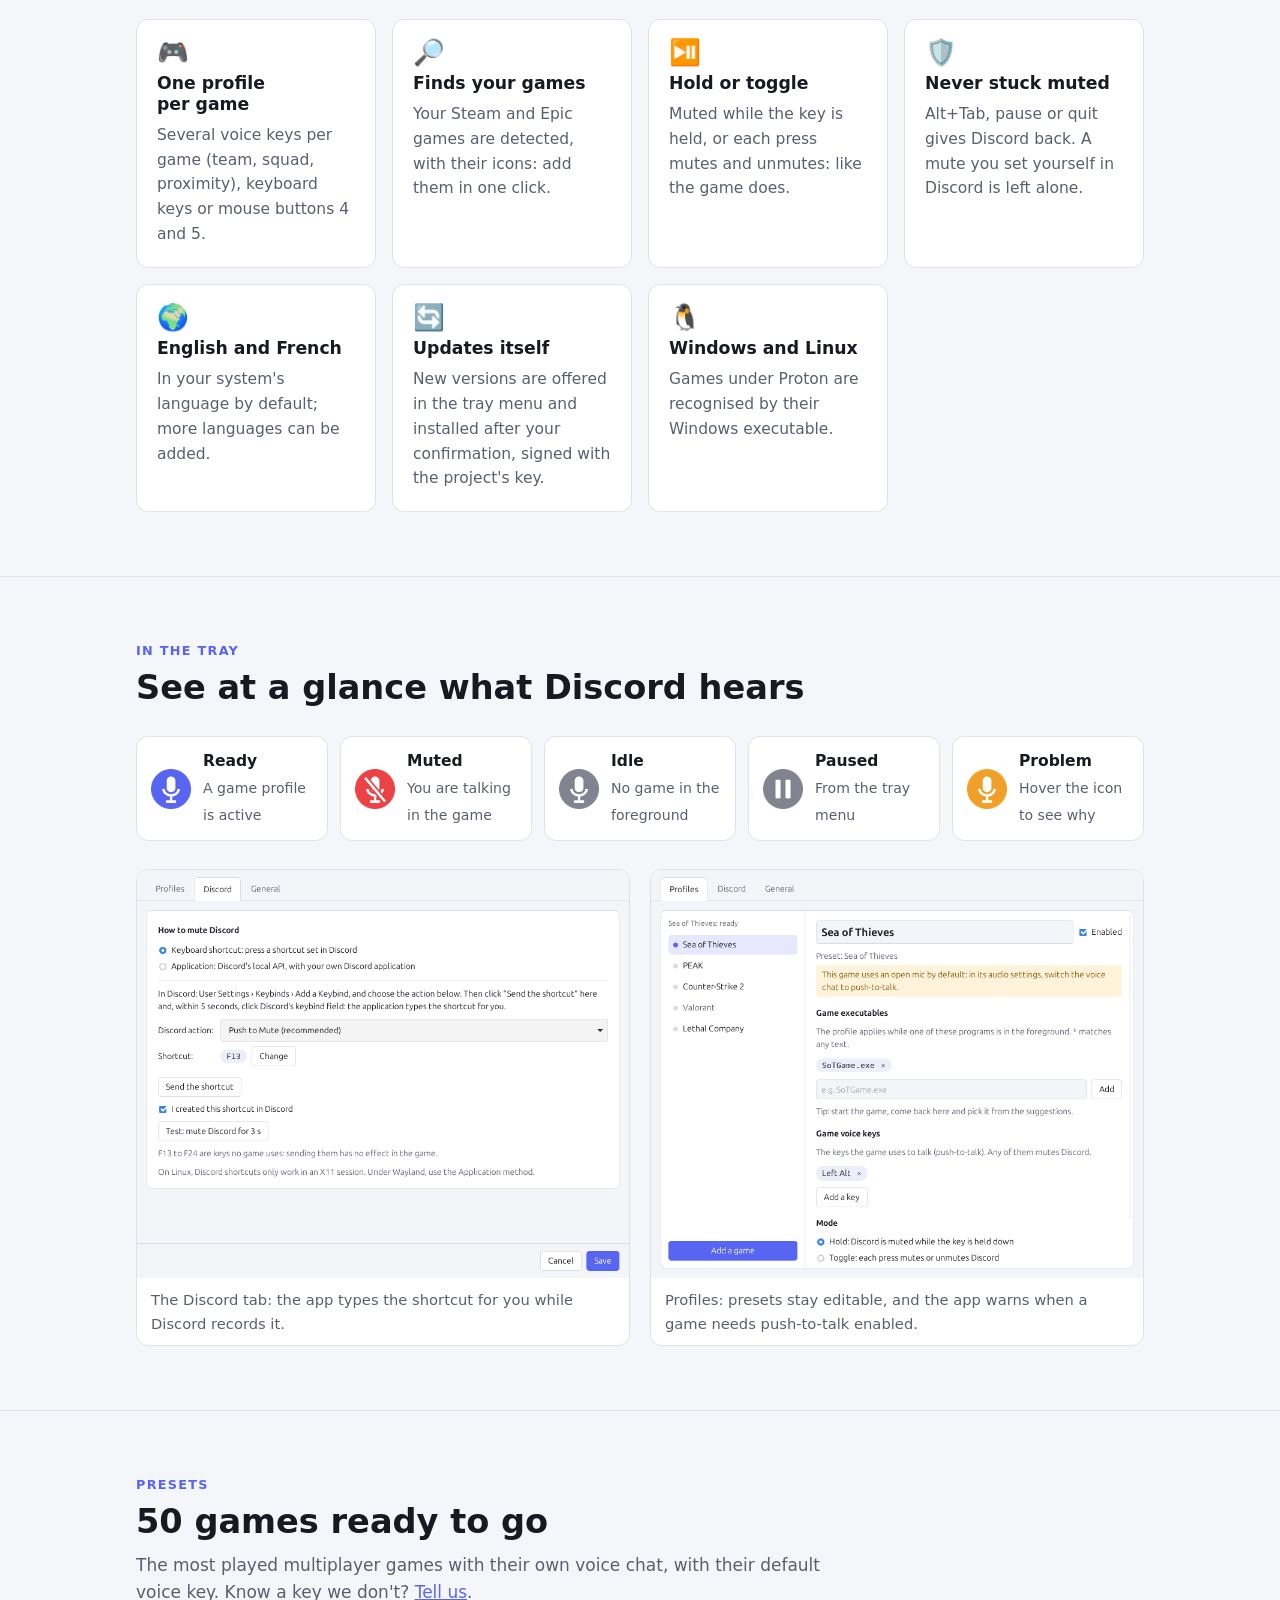
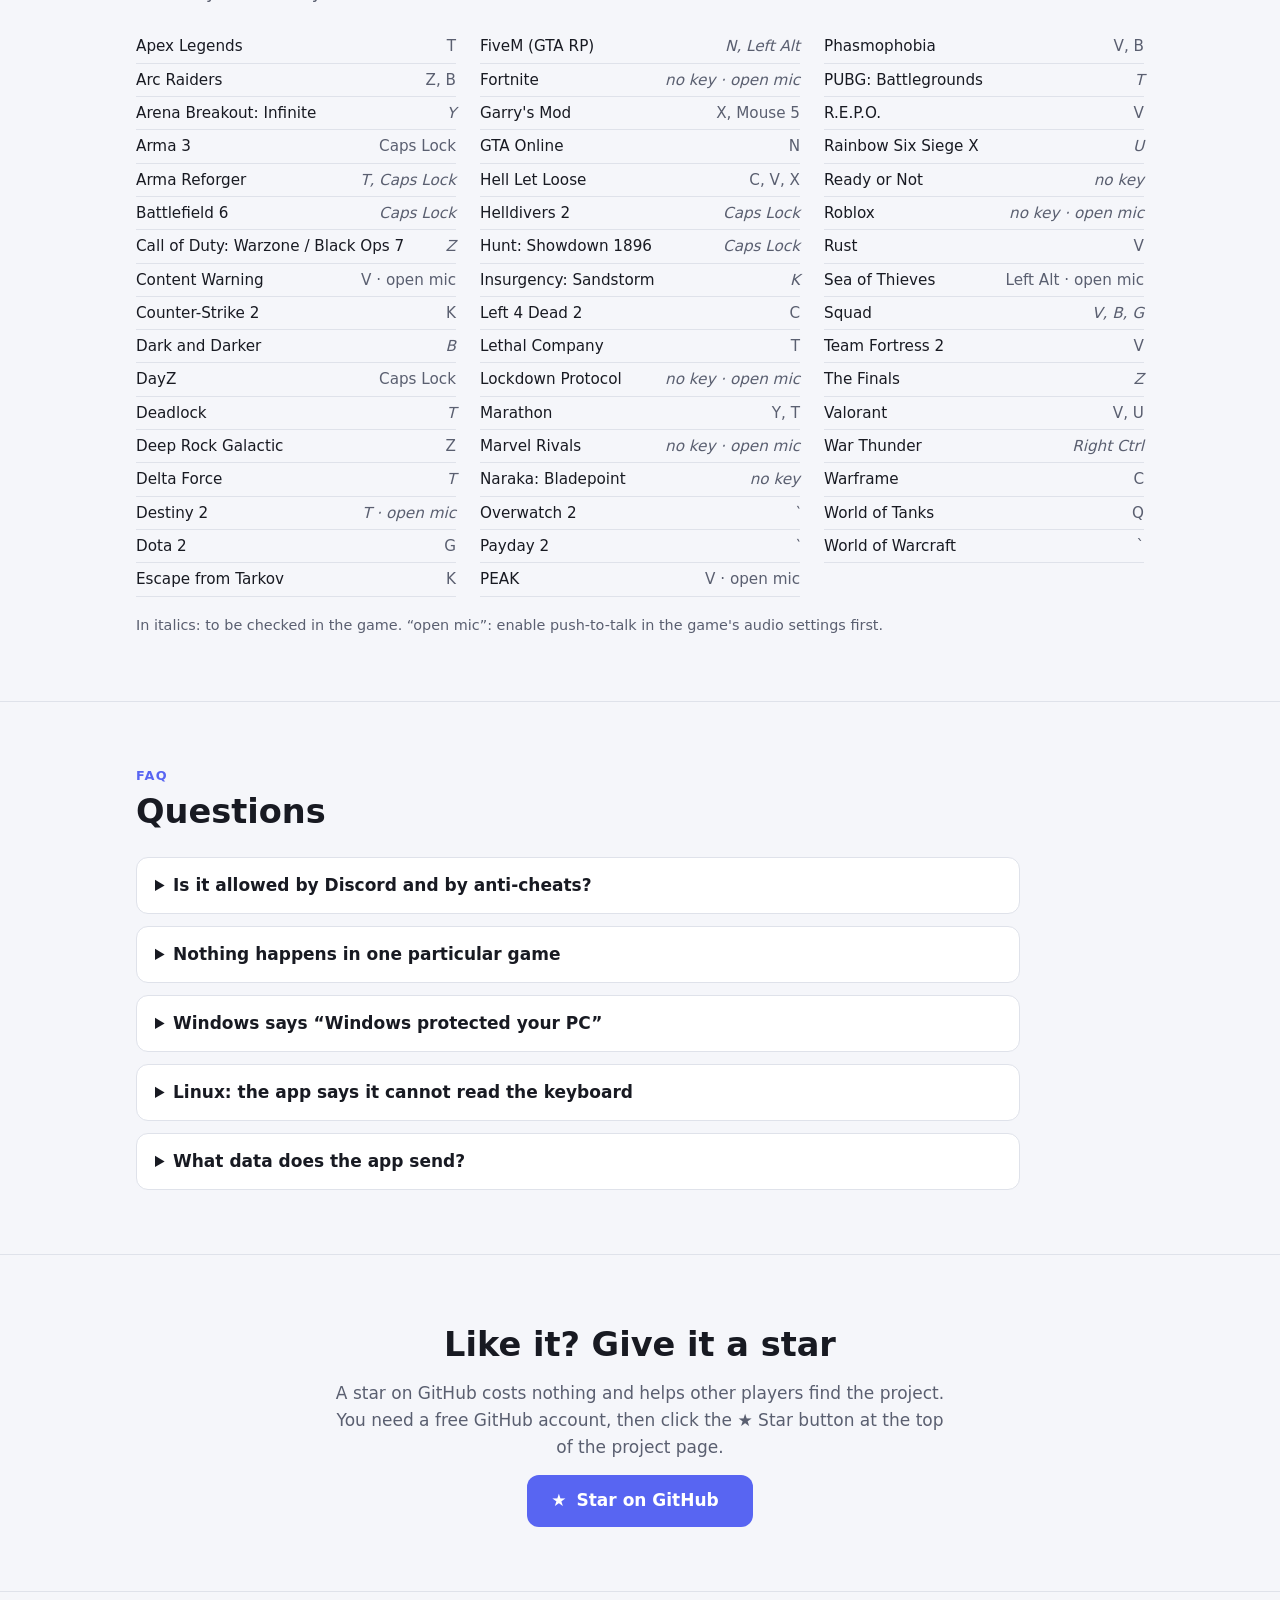
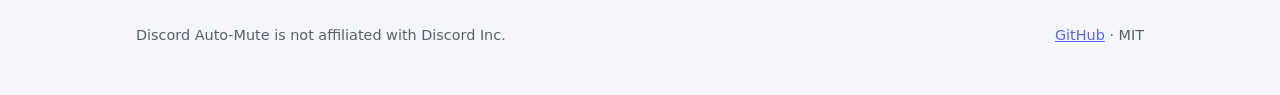
==== commit 3f6c2558: "Installed games (Steam, Epic) and game icons The add-game panel lists the Steam games (Windows regis" ====
--- a/site/index.html
+++ b/site/index.html
@@ -210,6 +210,10 @@
           <h3 lang="en">One profile per game</h3><h3 lang="fr">Un profil par jeu</h3>
           <p lang="en">Several voice keys per game (team, squad, proximity), keyboard keys or mouse buttons 4 and 5.</p>
           <p lang="fr">Plusieurs touches par jeu (équipe, escouade, proximité), touches du clavier ou boutons de souris 4 et 5.</p></div>
+        <div class="card"><span class="emoji">🔎</span>
+          <h3 lang="en">Finds your games</h3><h3 lang="fr">Trouve vos jeux</h3>
+          <p lang="en">Your Steam and Epic games are detected, with their icons: add them in one click.</p>
+          <p lang="fr">Vos jeux Steam et Epic sont détectés, avec leurs icônes : ajoutez-les en un clic.</p></div>
         <div class="card"><span class="emoji">⏯️</span>
           <h3 lang="en">Hold or toggle</h3><h3 lang="fr">Maintenu ou bascule</h3>
           <p lang="en">Muted while the key is held, or each press mutes and unmutes: like the game does.</p>
